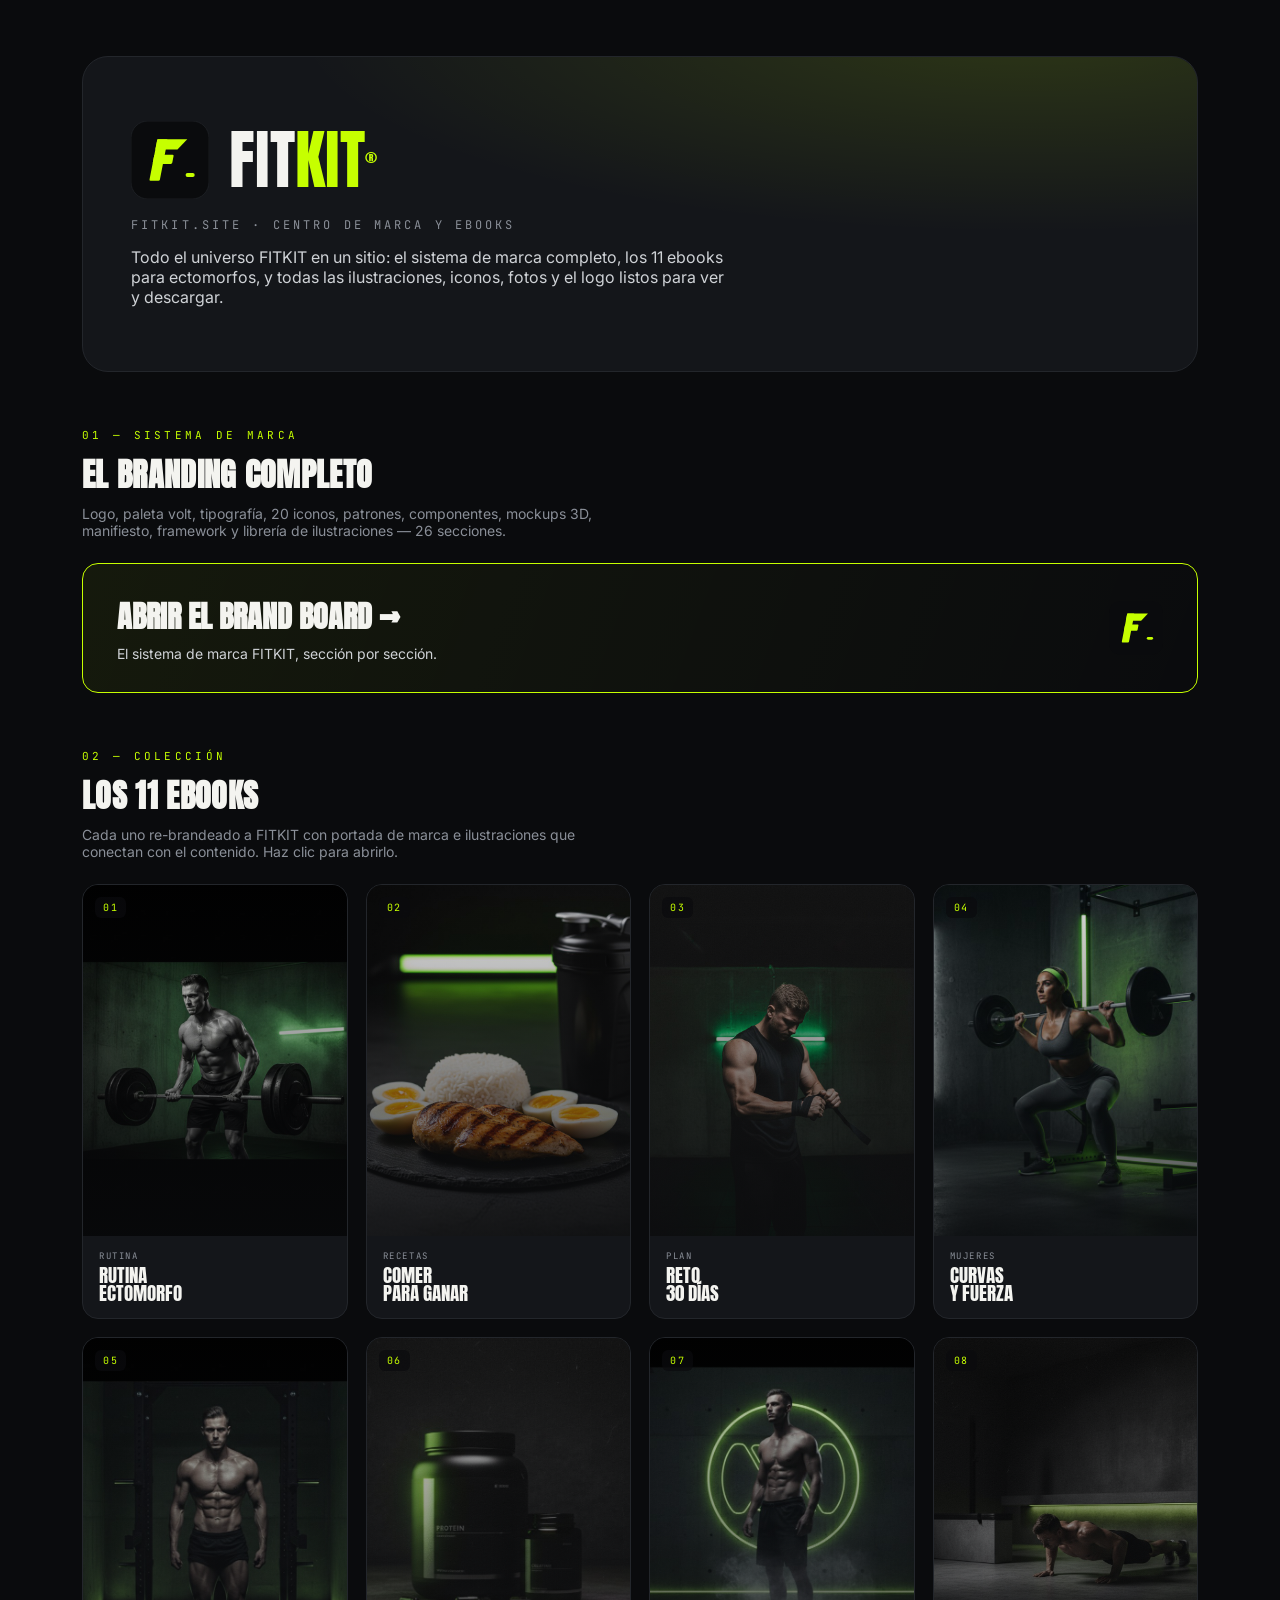
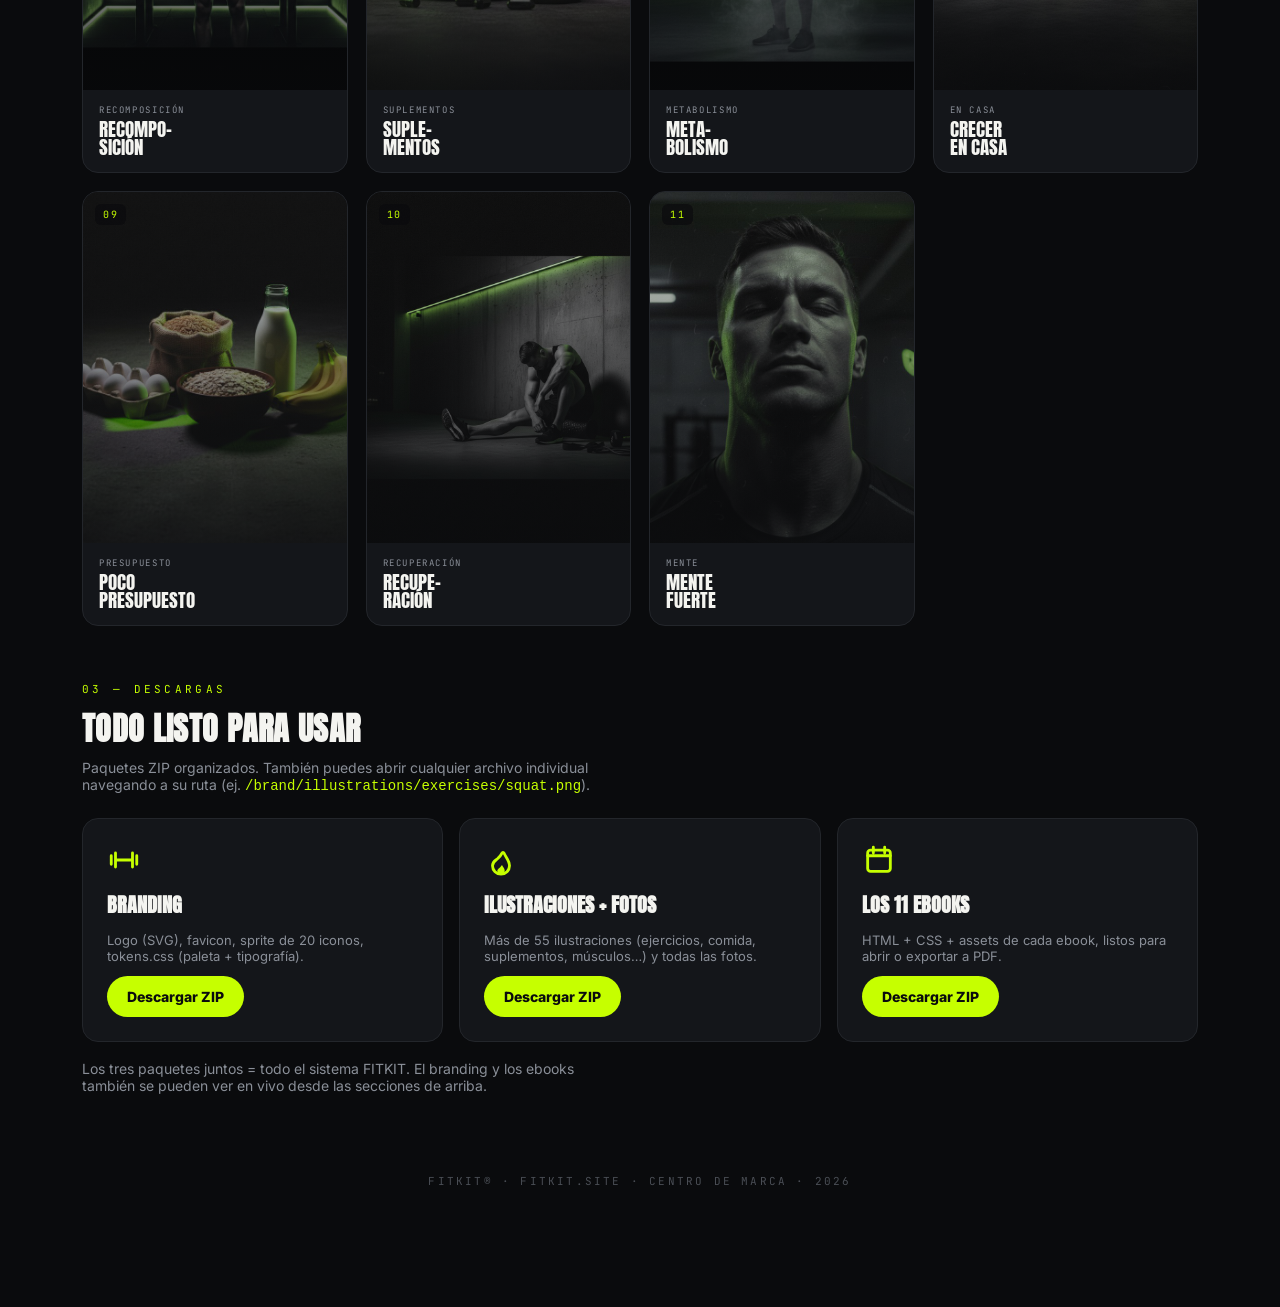
==== index.html @ 27b63fff "FITKIT: sistema de marca completo + 11 ebooks re-brandeados (volt)" ====
<!DOCTYPE html>
<html lang="es">
<head>
<meta charset="UTF-8">
<meta name="viewport" content="width=device-width, initial-scale=1.0">
<title>FITKIT · Centro de marca y ebooks</title>
<link rel="icon" href="brand/favicon.svg">
<link rel="stylesheet" href="brand/tokens.css">
<style>
  * { box-sizing: border-box; margin: 0; padding: 0; }
  body { font-family: var(--font-body); background: var(--black); color: var(--bone); -webkit-font-smoothing: antialiased; }
  .wrap { max-width: 1180px; margin: 0 auto; padding: 56px 32px 120px; }
  a { color: inherit; text-decoration: none; }

  .hero { border:1px solid var(--black-line); border-radius:var(--radius-lg); padding:64px 48px; position:relative; overflow:hidden; background:var(--black-soft); }
  .hero::after { content:""; position:absolute; inset:0; background:radial-gradient(120% 120% at 85% -10%, rgba(198,255,0,.14), transparent 55%); pointer-events:none; }
  .hero .lock { display:flex; align-items:center; gap:20px; position:relative; z-index:1; }
  .hero svg { width:78px; height:78px; }
  .hero .wm { font-family:var(--font-display); font-size:64px; text-transform:uppercase; line-height:.85; }
  .hero .wm .v { color:var(--volt); }
  .hero .wm .reg { font-size:18px; vertical-align:super; color:var(--volt); }
  .hero .tag { margin-top:18px; font-family:var(--font-mono); font-size:12px; letter-spacing:.26em; text-transform:uppercase; color:var(--gray); position:relative; z-index:1; }
  .hero .lead { margin-top:14px; color:#cfd2d6; font-size:16px; max-width:60ch; position:relative; z-index:1; }

  .sec { margin-top:56px; }
  .sec h2 { font-family:var(--font-display); font-size:32px; text-transform:uppercase; letter-spacing:.01em; margin-bottom:6px; }
  .sec .k { font-family:var(--font-mono); font-size:11px; letter-spacing:.3em; text-transform:uppercase; color:var(--volt); margin-bottom:8px; }
  .sec .desc { color:var(--gray); font-size:14px; margin-bottom:24px; max-width:60ch; }

  .big-card { display:flex; align-items:center; justify-content:space-between; gap:24px; border:1px solid var(--volt); border-radius:var(--radius); padding:30px 34px; background:linear-gradient(110deg, rgba(198,255,0,.06), transparent); }
  .big-card h3 { font-family:var(--font-display); font-size:30px; text-transform:uppercase; }
  .big-card p { color:#cfd2d6; font-size:14px; margin-top:6px; }

  .ebooks { display:grid; grid-template-columns:repeat(4,1fr); gap:18px; }
  .ebook { border:1px solid var(--black-line); border-radius:var(--radius); overflow:hidden; background:var(--black-soft); transition:border-color .2s, transform .2s; }
  .ebook:hover { border-color:var(--volt); transform:translateY(-3px); }
  .ebook .ph { aspect-ratio:3/4; background-size:cover; background-position:center top; position:relative; }
  .ebook .ph::after { content:""; position:absolute; inset:0; background:linear-gradient(180deg, rgba(10,11,13,.1), rgba(10,11,13,.75)); }
  .ebook .num { position:absolute; top:12px; left:12px; z-index:1; font-family:var(--font-mono); font-size:10px; letter-spacing:.16em; color:var(--volt); background:rgba(10,11,13,.7); padding:4px 8px; border-radius:6px; }
  .ebook .body { padding:14px 16px 16px; }
  .ebook .cat { font-family:var(--font-mono); font-size:9px; letter-spacing:.18em; text-transform:uppercase; color:var(--gray); }
  .ebook .t { font-family:var(--font-display); font-size:19px; text-transform:uppercase; line-height:.95; margin-top:4px; }

  .dl-grid { display:grid; grid-template-columns:repeat(3,1fr); gap:16px; }
  .dl { border:1px solid var(--black-line); border-radius:var(--radius); background:var(--black-soft); padding:24px; display:flex; flex-direction:column; gap:12px; }
  .dl .ic { width:34px; height:34px; color:var(--volt); }
  .dl h4 { font-family:var(--font-display); font-size:20px; text-transform:uppercase; }
  .dl p { color:var(--gray); font-size:13px; }
  .dl .btn { margin-top:auto; align-self:flex-start; }
  .btn { display:inline-flex; align-items:center; gap:8px; font-weight:800; font-size:14px; padding:12px 20px; border-radius:999px; background:var(--volt); color:var(--black); border:0; transition:transform .15s, box-shadow .15s; }
  .btn:hover { box-shadow:0 0 0 4px rgba(198,255,0,.18); }
  .btn--ghost { background:transparent; color:var(--bone); border:1.5px solid var(--black-line); }
  .btn--ghost:hover { border-color:var(--volt); color:var(--volt); box-shadow:none; }

  footer { margin-top:80px; font-family:var(--font-mono); font-size:11px; letter-spacing:.2em; text-transform:uppercase; color:var(--gray-dark); text-align:center; }
  @media (max-width:880px){ .ebooks{grid-template-columns:repeat(2,1fr)} .dl-grid{grid-template-columns:1fr} .hero .wm{font-size:46px} }
</style>
</head>
<body>
<div class="wrap">

  <div class="hero">
    <div class="lock">
      <svg viewBox="0 0 120 120"><rect width="120" height="120" rx="26" fill="#0A0B0D" stroke="#23262B"/><g transform="translate(6,0) skewX(-11)" fill="#C6FF00"><rect x="40" y="28" width="16" height="64" rx="2"/><path d="M40 28 H86 L74 44 H40 Z"/><rect x="40" y="52" width="30" height="14" rx="2"/></g><rect x="84" y="80" width="14" height="6" rx="3" fill="#C6FF00"/></svg>
      <div class="wm">FIT<span class="v">KIT</span><span class="reg">®</span></div>
    </div>
    <div class="tag">FITKIT.SITE · CENTRO DE MARCA Y EBOOKS</div>
    <p class="lead">Todo el universo FITKIT en un sitio: el sistema de marca completo, los 11 ebooks para ectomorfos, y todas las ilustraciones, iconos, fotos y el logo listos para ver y descargar.</p>
  </div>

  <!-- BRAND -->
  <section class="sec">
    <div class="k">01 — Sistema de marca</div>
    <h2>El branding completo</h2>
    <p class="desc">Logo, paleta volt, tipografía, 20 iconos, patrones, componentes, mockups 3D, manifiesto, framework y librería de ilustraciones — 26 secciones.</p>
    <a class="big-card" href="brand/index.html">
      <div><h3>Abrir el brand board →</h3><p>El sistema de marca FITKIT, sección por sección.</p></div>
      <svg style="width:54px;height:54px;color:var(--volt)" viewBox="0 0 120 120"><rect width="120" height="120" rx="26" fill="#0A0B0D"/><g transform="translate(6,0) skewX(-11)" fill="#C6FF00"><rect x="40" y="28" width="16" height="64" rx="2"/><path d="M40 28 H86 L74 44 H40 Z"/><rect x="40" y="52" width="30" height="14" rx="2"/></g><rect x="84" y="80" width="14" height="6" rx="3" fill="#C6FF00"/></svg>
    </a>
  </section>

  <!-- EBOOKS -->
  <section class="sec">
    <div class="k">02 — Colección</div>
    <h2>Los 11 ebooks</h2>
    <p class="desc">Cada uno re-brandeado a FITKIT con portada de marca e ilustraciones que conectan con el contenido. Haz clic para abrirlo.</p>
    <div class="ebooks">
      <a class="ebook" href="ebook-1-rutina/index.html"><div class="ph" style="background-image:url('ebook-1-rutina/assets/cover.jpg')"><span class="num">01</span></div><div class="body"><div class="cat">Rutina</div><div class="t">Rutina<br>Ectomorfo</div></div></a>
      <a class="ebook" href="ebook-2-recetas/index.html"><div class="ph" style="background-image:url('ebook-2-recetas/assets/cover.jpg')"><span class="num">02</span></div><div class="body"><div class="cat">Recetas</div><div class="t">Comer<br>para Ganar</div></div></a>
      <a class="ebook" href="ebook-3-plan/index.html"><div class="ph" style="background-image:url('ebook-3-plan/assets/cover.jpg')"><span class="num">03</span></div><div class="body"><div class="cat">Plan</div><div class="t">Reto<br>30 Días</div></div></a>
      <a class="ebook" href="ebook-04-mujeres/index.html"><div class="ph" style="background-image:url('ebook-04-mujeres/assets/cover.jpg')"><span class="num">04</span></div><div class="body"><div class="cat">Mujeres</div><div class="t">Curvas<br>y Fuerza</div></div></a>
      <a class="ebook" href="ebook-05-recomposicion/index.html"><div class="ph" style="background-image:url('ebook-05-recomposicion/assets/cover.jpg')"><span class="num">05</span></div><div class="body"><div class="cat">Recomposición</div><div class="t">Recompo-<br>sición</div></div></a>
      <a class="ebook" href="ebook-06-suplementos/index.html"><div class="ph" style="background-image:url('ebook-06-suplementos/assets/cover.jpg')"><span class="num">06</span></div><div class="body"><div class="cat">Suplementos</div><div class="t">Suple-<br>mentos</div></div></a>
      <a class="ebook" href="ebook-07-metabolismo/index.html"><div class="ph" style="background-image:url('ebook-07-metabolismo/assets/cover.jpg')"><span class="num">07</span></div><div class="body"><div class="cat">Metabolismo</div><div class="t">Meta-<br>bolismo</div></div></a>
      <a class="ebook" href="ebook-08-casa/index.html"><div class="ph" style="background-image:url('ebook-08-casa/assets/cover.jpg')"><span class="num">08</span></div><div class="body"><div class="cat">En casa</div><div class="t">Crecer<br>en Casa</div></div></a>
      <a class="ebook" href="ebook-09-presupuesto/index.html"><div class="ph" style="background-image:url('ebook-09-presupuesto/assets/cover.jpg')"><span class="num">09</span></div><div class="body"><div class="cat">Presupuesto</div><div class="t">Poco<br>Presupuesto</div></div></a>
      <a class="ebook" href="ebook-10-recuperacion/index.html"><div class="ph" style="background-image:url('ebook-10-recuperacion/assets/cover.jpg')"><span class="num">10</span></div><div class="body"><div class="cat">Recuperación</div><div class="t">Recupe-<br>ración</div></div></a>
      <a class="ebook" href="ebook-11-mente/index.html"><div class="ph" style="background-image:url('ebook-11-mente/assets/cover.jpg')"><span class="num">11</span></div><div class="body"><div class="cat">Mente</div><div class="t">Mente<br>Fuerte</div></div></a>
    </div>
  </section>

  <!-- DOWNLOADS -->
  <section class="sec">
    <div class="k">03 — Descargas</div>
    <h2>Todo listo para usar</h2>
    <p class="desc">Paquetes ZIP organizados. También puedes abrir cualquier archivo individual navegando a su ruta (ej. <code style="color:var(--volt)">/brand/illustrations/exercises/squat.png</code>).</p>
    <div class="dl-grid">
      <div class="dl">
        <svg class="ic"><use href="brand/icons.svg#ic-dumbbell"/></svg>
        <h4>Branding</h4>
        <p>Logo (SVG), favicon, sprite de 20 iconos, tokens.css (paleta + tipografía).</p>
        <a class="btn" href="downloads/fitkit-branding.zip" download>Descargar ZIP</a>
      </div>
      <div class="dl">
        <svg class="ic"><use href="brand/icons.svg#ic-flame"/></svg>
        <h4>Ilustraciones + fotos</h4>
        <p>Más de 55 ilustraciones (ejercicios, comida, suplementos, músculos…) y todas las fotos.</p>
        <a class="btn" href="downloads/fitkit-ilustraciones.zip" download>Descargar ZIP</a>
      </div>
      <div class="dl">
        <svg class="ic"><use href="brand/icons.svg#ic-calendar"/></svg>
        <h4>Los 11 ebooks</h4>
        <p>HTML + CSS + assets de cada ebook, listos para abrir o exportar a PDF.</p>
        <a class="btn" href="downloads/fitkit-ebooks.zip" download>Descargar ZIP</a>
      </div>
    </div>
    <p class="desc" style="margin-top:18px">Los tres paquetes juntos = todo el sistema FITKIT. El branding y los ebooks también se pueden ver en vivo desde las secciones de arriba.</p>
  </section>

  <footer>FITKIT® · fitkit.site · Centro de marca · 2026</footer>
</div>
</body>
</html>
---- brand/tokens.css ----
/* ============================================
   FITKIT · DESIGN TOKENS (rumbo VOLT)
   fitkit.site — sistema de marca compartido
   ============================================ */

@import url('https://fonts.googleapis.com/css2?family=Anton&family=Bebas+Neue&family=Inter:wght@300;400;500;600;700;800;900&family=JetBrains+Mono:wght@400;700;800&display=swap');

:root {
  /* ---- Color ---- */
  --volt: #C6FF00;        /* acento principal — verde lima neón */
  --volt-deep: #A6D900;   /* volt apagado para hovers/sombras */
  --black: #0A0B0D;       /* fondo principal */
  --black-soft: #14161A;  /* superficies elevadas */
  --black-line: #23262B;  /* bordes sutiles */
  --bone: #F4F4F0;        /* blanco hueso — texto sobre negro */
  --gray: #8A8F98;        /* texto secundario */
  --gray-dark: #4A4E55;

  /* ---- Tipografía ---- */
  --font-display: 'Anton', 'Bebas Neue', Impact, sans-serif;
  --font-body: 'Inter', -apple-system, BlinkMacSystemFont, sans-serif;
  --font-mono: 'JetBrains Mono', monospace;

  /* ---- Escala / ritmo ---- */
  --radius: 16px;
  --radius-lg: 26px;
  --ease: cubic-bezier(.2,.7,.2,1);

  /* ---- Espaciado · base 8pt ---- */
  --space-1: 4px;  --space-2: 8px;   --space-3: 12px; --space-4: 16px;
  --space-5: 24px; --space-6: 32px;  --space-7: 48px; --space-8: 64px;
  --space-9: 96px; --space-10: 128px;

  /* ---- Tiempos de movimiento ---- */
  --t-fast: .15s; --t: .25s; --t-slow: .5s;

  /* Breakpoints (referencia): sm 480 · md 768 · lg 1024 · xl 1280 */
}

/* ============================================
   MOVIMIENTO · keyframes + utilidades
   ============================================ */
@keyframes fk-sweep { 0%{transform:translateX(-120%)} 100%{transform:translateX(220%)} }
@keyframes fk-fade-up { from{opacity:0;transform:translateY(14px)} to{opacity:1;transform:none} }
@keyframes fk-pulse { 0%,100%{box-shadow:0 0 0 0 rgba(198,255,0,.5)} 70%{box-shadow:0 0 0 12px rgba(198,255,0,0)} }
@keyframes fk-spin { to{transform:rotate(360deg)} }
.fk-anim-up { animation: fk-fade-up .6s var(--ease) both; }
.fk-pulse { animation: fk-pulse 1.8s var(--ease) infinite; }
.fk-loader { width:34px; height:34px; border-radius:50%; border:3px solid var(--black-line); border-top-color:var(--volt); animation: fk-spin .8s linear infinite; }
/* barra con barrido volt (loaders/hero) */
.fk-sweep { position:relative; overflow:hidden; }
.fk-sweep::after { content:""; position:absolute; top:0; bottom:0; width:40%;
  background:linear-gradient(90deg, transparent, rgba(198,255,0,.35), transparent); animation: fk-sweep 1.6s var(--ease) infinite; }

/* ============================================
   ACCESIBILIDAD · pares de texto seguros (AA)
   --------------------------------------------
   ✓ bone (#F4F4F0) sobre negro (#0A0B0D)      → alto contraste
   ✓ volt (#C6FF00) sobre negro                → solo títulos/acento, NO body
   ✓ negro sobre volt                          → texto sobre botones volt
   ✗ volt sobre blanco/hueso                   → NO PASA AA, prohibido
   ✗ gris (#8A8F98) sobre negro                → solo texto >=14px secundario
   ============================================ */

/* ============================================
   COMPONENTES DE EBOOK
   ============================================ */
.fk-exercise {
  display: grid; grid-template-columns: 120px 1fr; gap: var(--space-5);
  background: var(--black-soft); border: 1px solid var(--black-line);
  border-radius: var(--radius); padding: var(--space-5); align-items: center;
}
.fk-exercise__img { width: 120px; height: 120px; border-radius: 12px; object-fit: cover; background: var(--black); }
.fk-exercise__name { font-family: var(--font-display); font-size: 26px; text-transform: uppercase; color: var(--bone); line-height: .95; }
.fk-exercise__meta { display: flex; gap: var(--space-3); margin-top: var(--space-3); flex-wrap: wrap; }
.fk-tag { font-family: var(--font-mono); font-size: 11px; font-weight: 700; letter-spacing: .08em; text-transform: uppercase;
  background: var(--black); border: 1px solid var(--black-line); color: var(--bone); padding: 6px 12px; border-radius: 8px; }
.fk-tag b { color: var(--volt); }
.fk-exercise__muscle { width: 56px; height: 56px; border-radius: 10px; background: var(--black); object-fit: cover; }

.fk-recipe { background: var(--black-soft); border: 1px solid var(--black-line); border-radius: var(--radius); overflow: hidden; }
.fk-recipe__img { width: 100%; height: 150px; object-fit: cover; background: var(--black); }
.fk-recipe__body { padding: var(--space-5); }
.fk-recipe__name { font-family: var(--font-display); font-size: 24px; text-transform: uppercase; color: var(--bone); }
.fk-macros { display: flex; gap: var(--space-2); margin-top: var(--space-4); }
.fk-macro { flex: 1; background: var(--black); border-radius: 10px; padding: var(--space-3); text-align: center; }
.fk-macro b { display: block; font-family: var(--font-display); font-size: 22px; color: var(--volt); }
.fk-macro span { font-family: var(--font-mono); font-size: 9px; letter-spacing: .1em; color: var(--gray); text-transform: uppercase; }

.fk-day { background: var(--black-soft); border: 1px solid var(--black-line); border-radius: var(--radius); padding: var(--space-5); }
.fk-day__num { font-family: var(--font-display); font-size: 56px; line-height: .8; color: var(--volt); }
.fk-day__num small { font-family: var(--font-mono); font-size: 10px; letter-spacing: .2em; color: var(--gray); display: block; text-transform: uppercase; }
.fk-check { display: flex; align-items: center; gap: 10px; font-size: 14px; color: var(--bone); padding: 8px 0; border-bottom: 1px solid var(--black-line); }
.fk-check i { width: 18px; height: 18px; border-radius: 5px; border: 2px solid var(--volt); flex: 0 0 auto; }
.fk-check.done i { background: var(--volt); }
.fk-check.done span { color: var(--gray); text-decoration: line-through; }

.fk-callout { border-radius: var(--radius); padding: var(--space-5); border-left: 4px solid var(--volt); background: var(--black-soft); }
.fk-callout__label { font-family: var(--font-mono); font-size: 11px; letter-spacing: .18em; text-transform: uppercase; color: var(--volt); margin-bottom: 8px; }
.fk-callout p { color: #cfd2d6; font-size: 14px; margin: 0; }
.fk-callout--warn { border-left-color: #ff6b5e; } .fk-callout--warn .fk-callout__label { color: #ff6b5e; }
.fk-callout--quote { border: 0; border-left: 0; text-align: center; }
.fk-callout--quote p { font-family: var(--font-display); text-transform: uppercase; font-size: 28px; color: var(--bone); line-height: 1; }
.fk-callout--quote p em { color: var(--volt); font-style: normal; }

/* ============================================
   COMERCIO · oferta, pack, garantía, reseñas
   ============================================ */
.fk-offer { display: flex; align-items: baseline; gap: var(--space-3); }
.fk-offer .now { font-family: var(--font-display); font-size: 56px; color: var(--volt); line-height: .8; }
.fk-offer .now .cur { font-size: 24px; vertical-align: super; }
.fk-offer .was { font-family: var(--font-body); font-size: 18px; color: var(--gray); text-decoration: line-through; font-weight: 600; }
.fk-offer .off { font-family: var(--font-mono); font-size: 11px; font-weight: 700; letter-spacing: .1em; background: var(--volt); color: var(--black); padding: 6px 10px; border-radius: 8px; }
.fk-pack-badge { display: inline-flex; align-items: center; gap: 8px; font-family: var(--font-mono); font-size: 11px; font-weight: 700;
  letter-spacing: .14em; text-transform: uppercase; background: var(--black); border: 1.5px solid var(--volt); color: var(--volt); padding: 8px 14px; border-radius: 999px; }
.fk-guarantee { display: inline-flex; align-items: center; gap: 12px; border: 1px dashed var(--black-line); border-radius: var(--radius); padding: var(--space-4) var(--space-5); }
.fk-guarantee__seal { width: 44px; height: 44px; border-radius: 50%; border: 2px solid var(--volt); display: flex; align-items: center; justify-content: center;
  font-family: var(--font-display); font-size: 16px; color: var(--volt); flex: 0 0 auto; }
.fk-guarantee b { color: var(--bone); font-size: 14px; } .fk-guarantee span { color: var(--gray); font-size: 12px; }
.fk-stars { color: var(--volt); font-size: 18px; letter-spacing: 2px; }
.fk-stars + span { font-family: var(--font-mono); font-size: 12px; color: var(--gray); margin-left: 8px; }

/* ============================================
   PATRONES Y TEXTURAS · clases reutilizables
   ============================================ */
.fk-stripes {
  background-image: repeating-linear-gradient(45deg, var(--volt) 0 3px, transparent 3px 16px);
}
.fk-stripes-soft {
  background-image: repeating-linear-gradient(45deg, rgba(198,255,0,.14) 0 2px, transparent 2px 13px);
}
.fk-grid {
  background-image:
    linear-gradient(var(--black-line) 1px, transparent 1px),
    linear-gradient(90deg, var(--black-line) 1px, transparent 1px);
  background-size: 26px 26px;
}
.fk-halftone {
  background-image: radial-gradient(var(--volt) 1.6px, transparent 1.7px);
  background-size: 14px 14px;
}
.fk-grain {
  background-image: url("data:image/svg+xml,%3Csvg xmlns='http://www.w3.org/2000/svg' width='120' height='120'%3E%3Cfilter id='n'%3E%3CfeTurbulence type='fractalNoise' baseFrequency='0.85' numOctaves='2'/%3E%3C/filter%3E%3Crect width='100%25' height='100%25' filter='url(%23n)' opacity='0.06'/%3E%3C/svg%3E");
}
.fk-glow {
  background: radial-gradient(120% 120% at 80% -10%, rgba(198,255,0,.18), transparent 55%), var(--black);
}

/* ============================================
   COMPONENTES UI · botones, badges, tags, inputs
   ============================================ */
.fk-btn {
  display: inline-flex; align-items: center; gap: 10px;
  font-family: var(--font-body); font-weight: 800; font-size: 15px;
  letter-spacing: .02em; line-height: 1;
  padding: 16px 26px; border-radius: 999px; border: 0; cursor: pointer;
  text-decoration: none; transition: transform .15s var(--ease), background .15s var(--ease), box-shadow .15s var(--ease);
}
.fk-btn:active { transform: translateY(1px); }
.fk-btn--primary { background: var(--volt); color: var(--black); }
.fk-btn--primary:hover { background: #d4ff2e; box-shadow: 0 0 0 4px rgba(198,255,0,.18); }
.fk-btn--secondary { background: var(--bone); color: var(--black); }
.fk-btn--secondary:hover { background: #fff; }
.fk-btn--ghost { background: transparent; color: var(--bone); border: 1.5px solid var(--black-line); }
.fk-btn--ghost:hover { border-color: var(--volt); color: var(--volt); }
.fk-btn:disabled, .fk-btn--disabled { background: var(--black-line); color: var(--gray-dark); cursor: not-allowed; box-shadow: none; }

.fk-badge {
  display: inline-flex; align-items: center; gap: 7px;
  font-family: var(--font-mono); font-size: 11px; font-weight: 700;
  letter-spacing: .18em; text-transform: uppercase;
  padding: 8px 14px; border-radius: 999px; background: var(--volt); color: var(--black);
}
.fk-badge--outline { background: transparent; color: var(--volt); border: 1.5px solid var(--volt); }
.fk-badge--dark { background: var(--black); color: var(--volt); }

.fk-price {
  display: inline-flex; align-items: baseline; gap: 4px;
  font-family: var(--font-display); color: var(--bone); line-height: 1;
}
.fk-price .cur { font-size: 18px; color: var(--volt); }
.fk-price .amt { font-size: 44px; }
.fk-price .old { font-family: var(--font-body); font-size: 16px; color: var(--gray); text-decoration: line-through; margin-left: 8px; font-weight: 600; }

.fk-field {
  width: 100%; font-family: var(--font-body); font-size: 15px; color: var(--bone);
  background: var(--black-soft); border: 1.5px solid var(--black-line);
  border-radius: 12px; padding: 14px 16px; outline: none;
  transition: border-color .15s var(--ease);
}
.fk-field::placeholder { color: var(--gray-dark); }
.fk-field:focus { border-color: var(--volt); }

/* ---- Bloques de datos ---- */
.fk-progress { height: 12px; border-radius: 999px; background: var(--black-line); overflow: hidden; }
.fk-progress > i { display: block; height: 100%; background: var(--volt); border-radius: 999px; }
.fk-stat { font-family: var(--font-display); color: var(--volt); line-height: .8; }
.fk-stat small { display: block; font-family: var(--font-mono); font-size: 11px; letter-spacing: .12em; color: var(--gray); margin-top: 8px; text-transform: uppercase; }
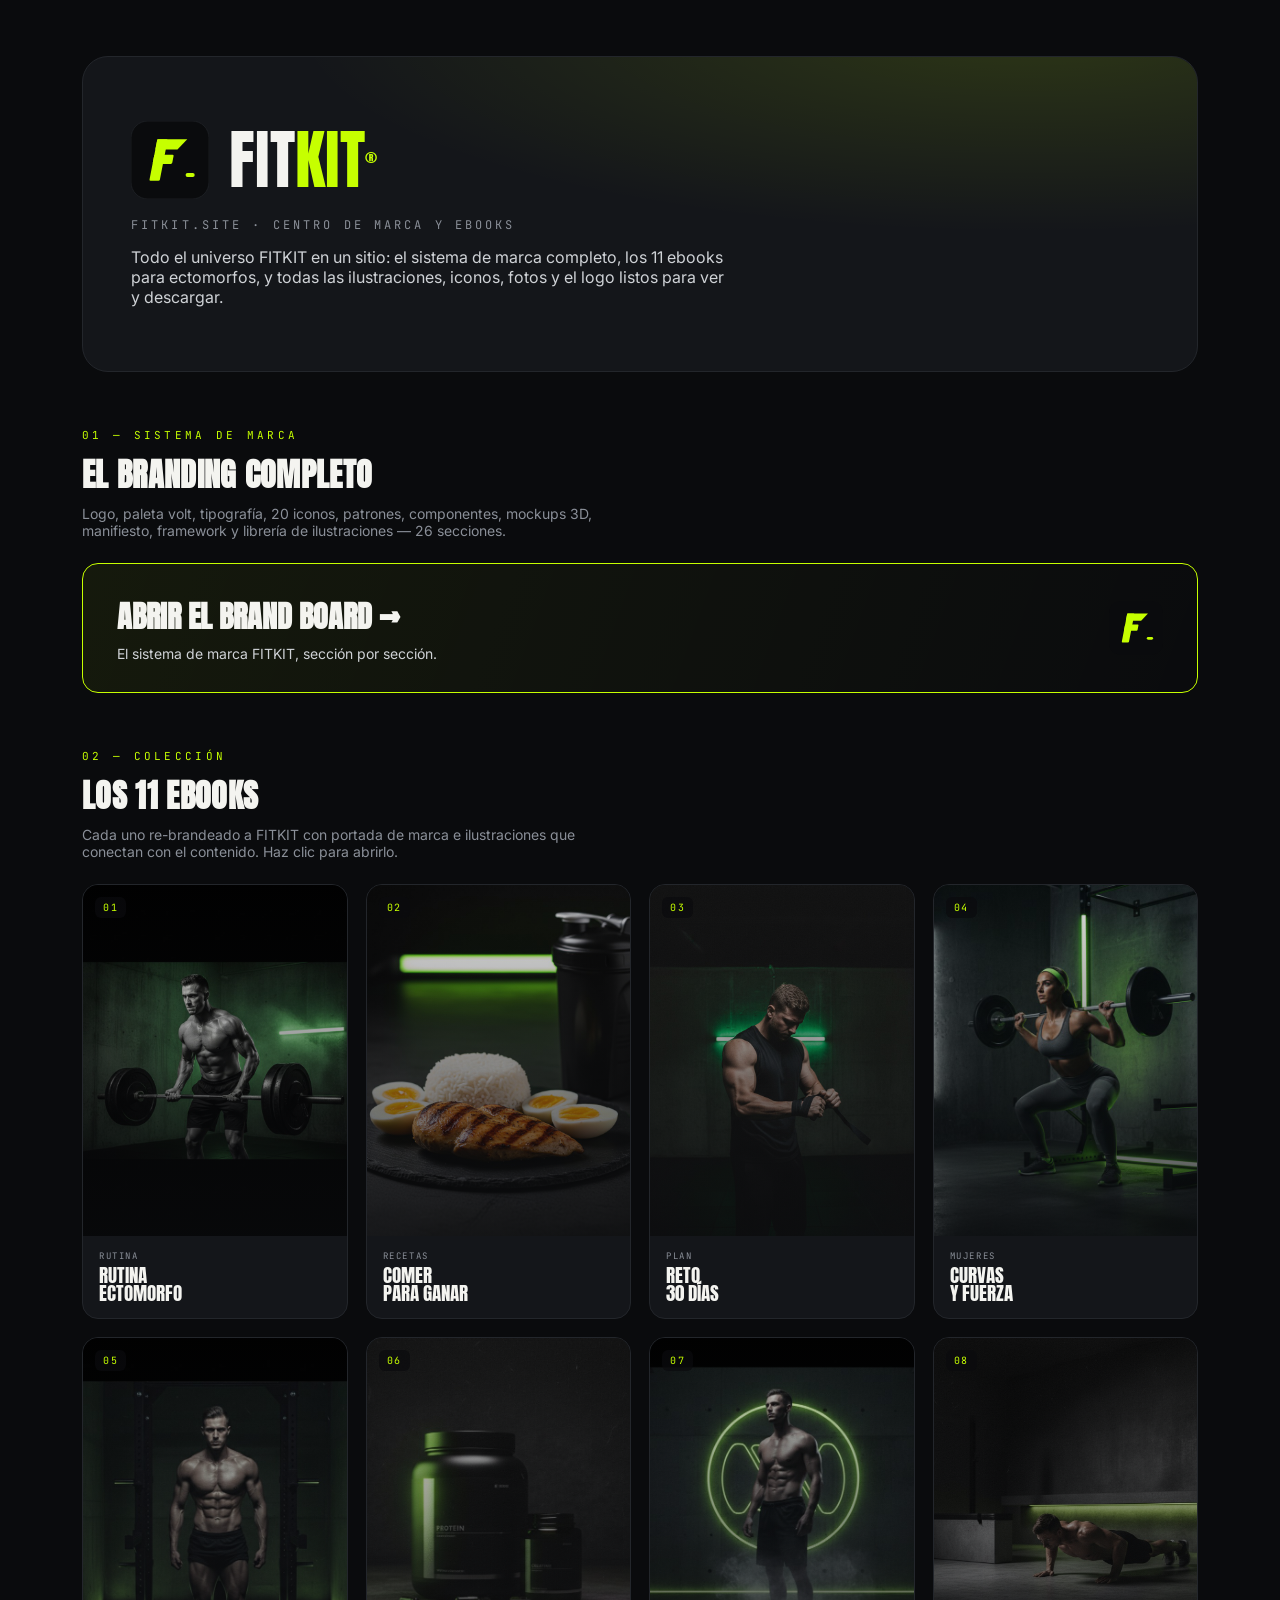
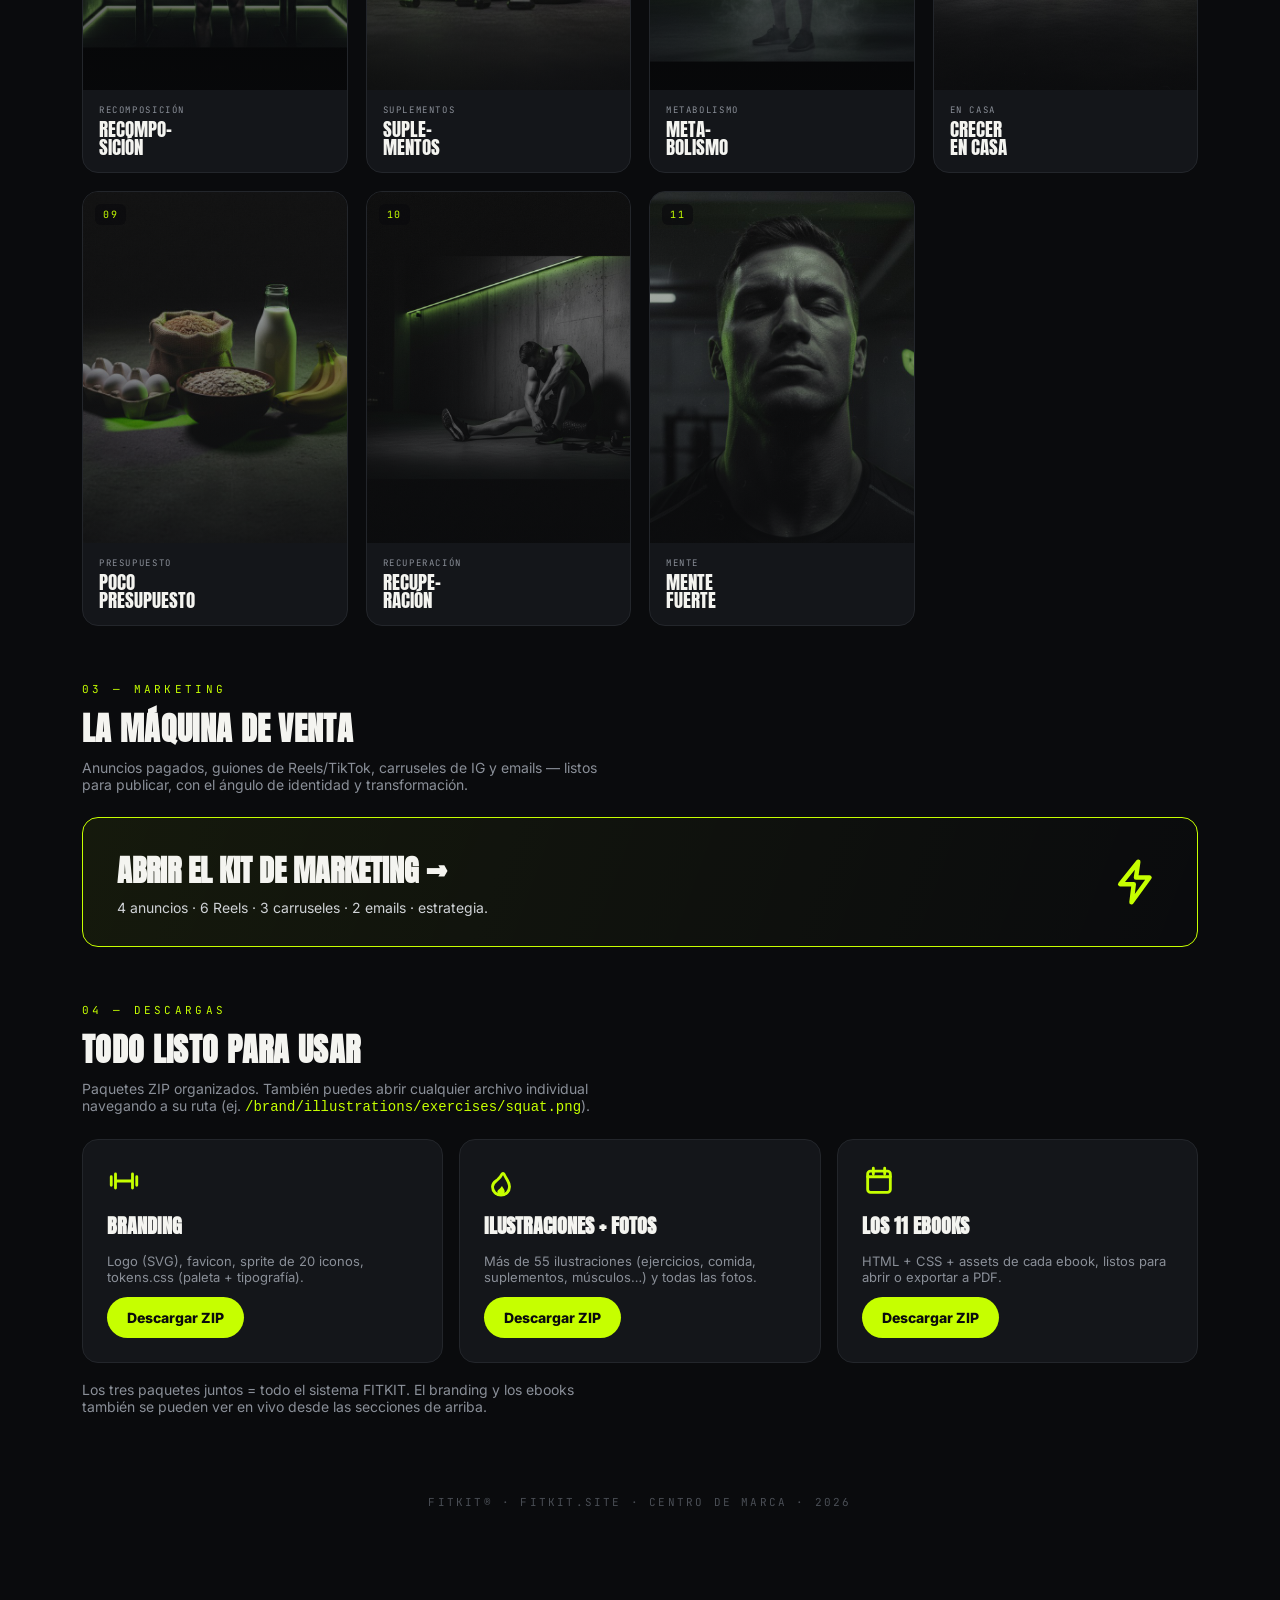
==== commit 0d81e6f0: "Fotos reales de los 30 platos + kit de marketing (anuncios, reels, carruseles, emails)" ====
--- a/index.html
+++ b/index.html
@@ -99,9 +99,20 @@
     </div>
   </section>
 
+  <!-- MARKETING -->
+  <section class="sec">
+    <div class="k">03 — Marketing</div>
+    <h2>La máquina de venta</h2>
+    <p class="desc">Anuncios pagados, guiones de Reels/TikTok, carruseles de IG y emails — listos para publicar, con el ángulo de identidad y transformación.</p>
+    <a class="big-card" href="marketing.html">
+      <div><h3>Abrir el kit de marketing →</h3><p>4 anuncios · 6 Reels · 3 carruseles · 2 emails · estrategia.</p></div>
+      <svg style="width:54px;height:54px;color:var(--volt)"><use href="brand/icons.svg#ic-bolt"/></svg>
+    </a>
+  </section>
+
   <!-- DOWNLOADS -->
   <section class="sec">
-    <div class="k">03 — Descargas</div>
+    <div class="k">04 — Descargas</div>
     <h2>Todo listo para usar</h2>
     <p class="desc">Paquetes ZIP organizados. También puedes abrir cualquier archivo individual navegando a su ruta (ej. <code style="color:var(--volt)">/brand/illustrations/exercises/squat.png</code>).</p>
     <div class="dl-grid">
